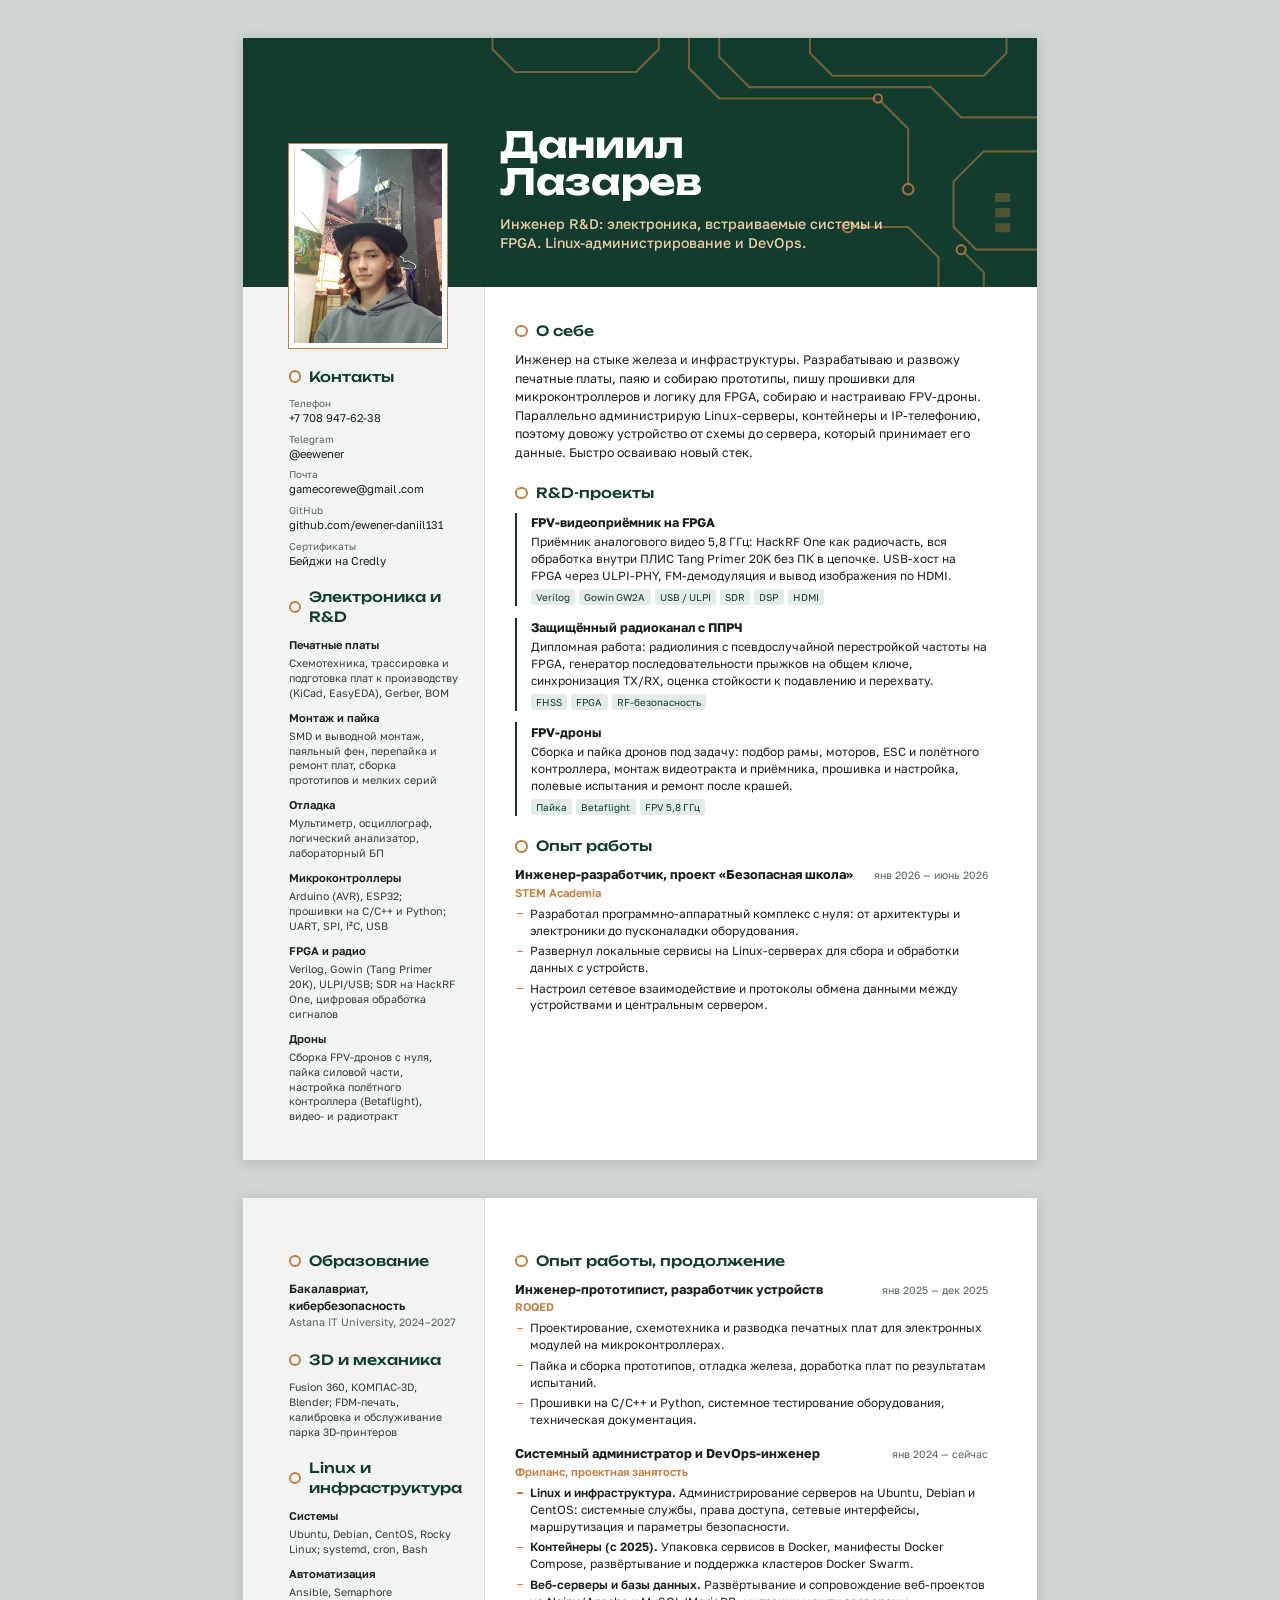
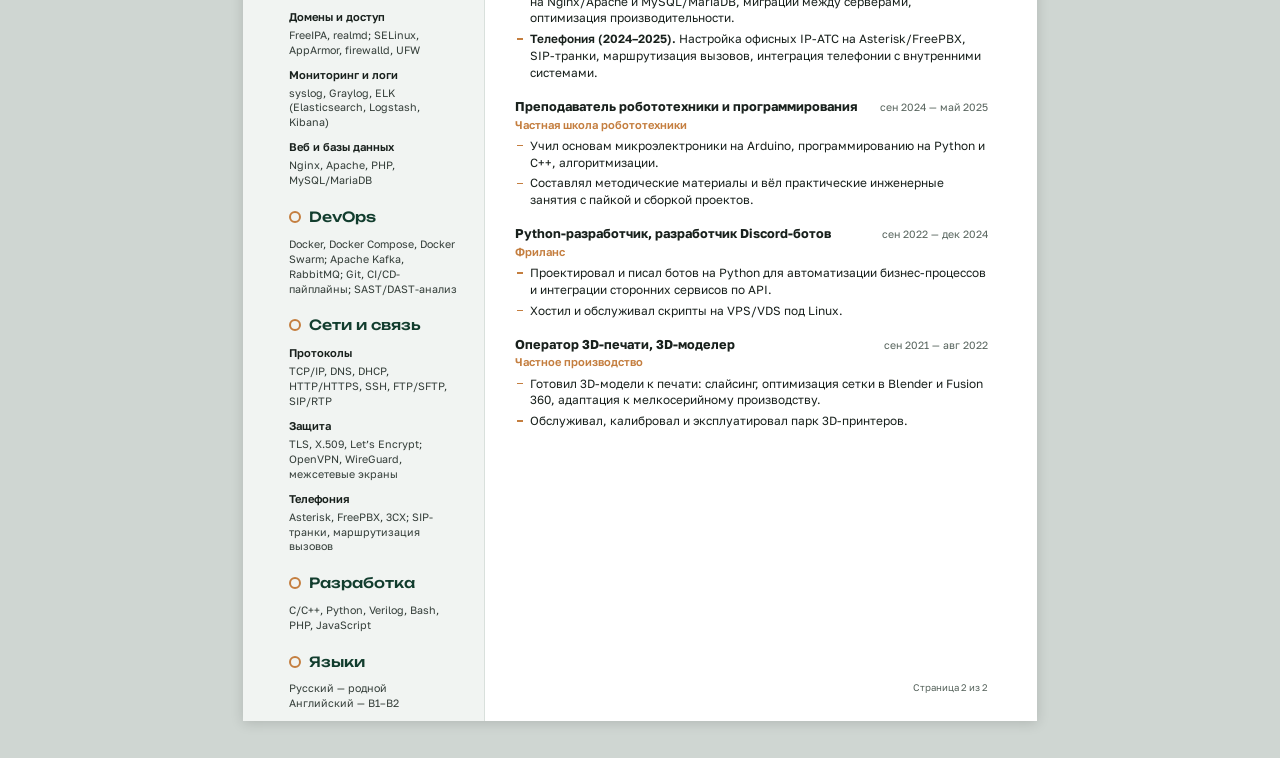
==== index.html @ 45a1e473 "CV: single-page resume for GitHub Pages" ====
<!doctype html>
<html lang="ru">
<head>
<meta charset="utf-8">
<title>Даниил Лазарев — резюме</title>
<link rel="preconnect" href="https://fonts.googleapis.com">
<link rel="preconnect" href="https://fonts.gstatic.com" crossorigin>
<link href="https://fonts.googleapis.com/css2?family=Golos+Text:wght@400;500;600;700&family=Unbounded:wght@500;700&display=block" rel="stylesheet">
<style>
:root{
  --mask:#123D2E;      /* soldermask green */
  --mask-2:#1B5240;
  --copper:#C47E3F;
  --copper-soft:#E9C9A6;
  --paper:#FFFFFF;
  --silk:#F1F4F2;
  --ink:#18201C;
  --muted:#56635C;
  --rule:#D9E0DC;
}
@page{size:A4;margin:0}
*{box-sizing:border-box;margin:0;padding:0}
html,body{background:#cfd6d2}
body{font-family:"Golos Text","Noto Sans",sans-serif;color:var(--ink);font-size:8.9pt;line-height:1.42;-webkit-print-color-adjust:exact;print-color-adjust:exact}
a{color:inherit;text-decoration:none}
.page{width:210mm;height:297mm;background:var(--paper);margin:0 auto;position:relative;overflow:hidden;display:grid;grid-template-columns:64mm 1fr}
@media screen{.page{margin:10mm auto;box-shadow:0 2px 12px rgba(0,0,0,.15)}}

/* ---------- header band (page 1) ---------- */
.band{grid-column:1/-1;height:66mm;background:var(--mask);position:relative;color:#fff;display:grid;grid-template-columns:64mm 1fr;align-items:end}
.band svg.traces{position:absolute;inset:0;width:100%;height:100%}
.photo{position:relative;margin:0 0 -16mm 12mm;width:42mm;height:54mm;border:1.4mm solid #fff;outline:.35mm solid var(--copper);background:#ddd url(photo.jpg) center 30%/cover;z-index:2}
.title{position:relative;padding:0 14mm 9mm 4mm;z-index:2}
.name{font-family:"Unbounded",sans-serif;font-weight:700;font-size:27pt;line-height:1.02;letter-spacing:-.01em}
.role{margin-top:4mm;font-size:10.5pt;font-weight:500;color:var(--copper-soft);max-width:110mm;line-height:1.35}

/* ---------- columns ---------- */
.side{background:var(--silk);padding:21mm 7mm 10mm 12mm;border-right:.3mm solid var(--rule)}
.page.two .side{padding-top:14mm}
.main{padding:9mm 13mm 10mm 8mm}
.page.two .main{padding-top:14mm}

h2{font-family:"Unbounded",sans-serif;font-weight:500;font-size:10.5pt;color:var(--mask);margin:0 0 2.6mm;display:flex;align-items:center;gap:2.2mm}
h2::before{content:"";width:2.2mm;height:2.2mm;border-radius:50%;border:.55mm solid var(--copper);flex:none}
section{margin-bottom:5.4mm}
.side section{margin-bottom:5mm}

/* contacts */
.contacts{list-style:none;display:grid;gap:1.5mm;font-size:8.4pt}
.contacts li span{display:block;color:var(--muted);font-size:7.4pt}
.contacts a{word-break:break-all}

/* skill groups in sidebar */
.sk h3{font-size:8.4pt;font-weight:600;margin:2.4mm 0 .8mm;color:var(--ink)}
.sk p{font-size:8pt;color:#333d38;line-height:1.4}
.edu b{display:block;font-weight:600}
.edu span{color:var(--muted);font-size:8pt}

/* main */
.about{font-size:9.3pt;line-height:1.5;max-width:125mm}
.job{margin-bottom:4.4mm;break-inside:avoid}
.job-head{display:flex;justify-content:space-between;gap:4mm;align-items:baseline}
.job h3{font-size:9.6pt;font-weight:700;line-height:1.3}
.when{font-size:7.9pt;color:var(--muted);white-space:nowrap}
.org{font-size:8.4pt;color:var(--copper);font-weight:600;margin:.4mm 0 1.4mm}
.job ul{list-style:none;display:grid;gap:1mm}
.job li{position:relative;padding-left:4mm}
.job li::before{content:"";position:absolute;left:.4mm;top:.62em;width:1.6mm;height:.35mm;background:var(--copper)}
.job li b{font-weight:600}

/* R&D projects: the one rich block */
.rnd{display:grid;gap:3mm}
.proj{border-left:.6mm solid var(--mask);padding:.4mm 0 .4mm 3.6mm}
.proj h3{font-size:9.4pt;font-weight:700}
.proj p{margin-top:.6mm}
.tags{margin-top:1.2mm;display:flex;flex-wrap:wrap;gap:1mm}
.tags i{font-style:normal;font-size:7.4pt;color:var(--mask);background:#E3ECE7;border-radius:.8mm;padding:.2mm 1.4mm}

.foot{position:absolute;right:13mm;bottom:7mm;font-size:7.2pt;color:var(--muted)}
</style>
</head>
<body>

<!-- ================= PAGE 1 ================= -->
<div class="page one">
  <header class="band">
    <svg class="traces" viewBox="0 0 210 66" preserveAspectRatio="none" aria-hidden="true">
      <g fill="none" stroke="#C47E3F" stroke-width=".55" stroke-linecap="round" opacity=".55">
        <path d="M118 0 V8 L126 16 H168 L176 24 V40"/>
        <path d="M126 0 V5 L134 13 H182 L190 21 H210"/>
        <path d="M150 0 V4 L156 10 H196 L202 4 V0"/>
        <path d="M210 30 H196 L188 38 V50 L194 56 H210"/>
        <path d="M184 66 V58 L176 50 H160"/>
        <path d="M196 66 V62 L190 56"/>
        <path d="M66 0 V3 L72 9 H104 L110 3 V0"/>
      </g>
      <g fill="#123D2E" stroke="#C47E3F" stroke-width=".55" opacity=".8">
        <circle cx="176" cy="40" r="1.4"/>
        <circle cx="160" cy="50" r="1.4"/>
        <circle cx="190" cy="56" r="1.2"/>
        <circle cx="168" cy="16" r="1.1"/>
      </g>
      <g fill="#C47E3F" opacity=".35">
        <rect x="199" y="41" width="4" height="2.4" rx=".3"/>
        <rect x="199" y="45" width="4" height="2.4" rx=".3"/>
        <rect x="199" y="49" width="4" height="2.4" rx=".3"/>
      </g>
    </svg>
    <div class="photo" role="img" aria-label="Фото"></div>
    <div class="title">
      <h1 class="name">Даниил<br>Лазарев</h1>
      <p class="role">Инженер R&amp;D: электроника, встраиваемые системы и FPGA. Linux-администрирование и DevOps.</p>
    </div>
  </header>

  <aside class="side">
    <section>
      <h2>Контакты</h2>
      <ul class="contacts">
        <li><span>Телефон</span><a href="tel:+77089476238">+7 708 947-62-38</a></li>
        <li><span>Telegram</span><a href="https://t.me/eewener">@eewener</a></li>
        <li><span>Почта</span><a href="mailto:gamecorewe@gmail.com">gamecorewe@gmail.com</a></li>
        <li><span>GitHub</span><a href="https://github.com/ewener-daniil131">github.com/ewener-daniil131</a></li>
        <li><span>Сертификаты</span><a href="https://www.credly.com/users/daniil-lazarev.e6b39c5c">Бейджи на Credly</a></li>
      </ul>
    </section>

    <section class="sk">
      <h2>Электроника и R&amp;D</h2>
      <h3>Печатные платы</h3>
      <p>Схемотехника, трассировка и подготовка плат к производству (KiCad, EasyEDA), Gerber, BOM</p>
      <h3>Монтаж и пайка</h3>
      <p>SMD и выводной монтаж, паяльный фен, перепайка и ремонт плат, сборка прототипов и мелких серий</p>
      <h3>Отладка</h3>
      <p>Мультиметр, осциллограф, логический анализатор, лабораторный БП</p>
      <h3>Микроконтроллеры</h3>
      <p>Arduino (AVR), ESP32; прошивки на C/C++ и Python; UART, SPI, I²C, USB</p>
      <h3>FPGA и радио</h3>
      <p>Verilog, Gowin (Tang Primer 20K), ULPI/USB; SDR на HackRF One, цифровая обработка сигналов</p>
      <h3>Дроны</h3>
      <p>Сборка FPV-дронов с нуля, пайка силовой части, настройка полётного контроллера (Betaflight), видео- и радиотракт</p>
    </section>
  </aside>

  <main class="main">
    <section>
      <h2>О себе</h2>
      <p class="about">Инженер на стыке железа и инфраструктуры. Разрабатываю и развожу печатные платы, паяю и собираю прототипы, пишу прошивки для микроконтроллеров и логику для FPGA, собираю и настраиваю FPV-дроны. Параллельно администрирую Linux-серверы, контейнеры и IP-телефонию, поэтому довожу устройство от схемы до сервера, который принимает его данные. Быстро осваиваю новый стек.</p>
    </section>

    <section>
      <h2>R&amp;D-проекты</h2>
      <div class="rnd">
        <div class="proj">
          <h3>FPV-видеоприёмник на FPGA</h3>
          <p>Приёмник аналогового видео 5,8 ГГц: HackRF One как радиочасть, вся обработка внутри ПЛИС Tang Primer 20K без ПК в цепочке. USB-хост на FPGA через ULPI-PHY, FM-демодуляция и вывод изображения по HDMI.</p>
          <div class="tags"><i>Verilog</i><i>Gowin GW2A</i><i>USB / ULPI</i><i>SDR</i><i>DSP</i><i>HDMI</i></div>
        </div>
        <div class="proj">
          <h3>Защищённый радиоканал с ППРЧ</h3>
          <p>Дипломная работа: радиолиния с псевдослучайной перестройкой частоты на FPGA, генератор последовательности прыжков на общем ключе, синхронизация TX/RX, оценка стойкости к подавлению и перехвату.</p>
          <div class="tags"><i>FHSS</i><i>FPGA</i><i>RF-безопасность</i></div>
        </div>
        <div class="proj">
          <h3>FPV-дроны</h3>
          <p>Сборка и пайка дронов под задачу: подбор рамы, моторов, ESC и полётного контроллера, монтаж видеотракта и приёмника, прошивка и настройка, полевые испытания и ремонт после крашей.</p>
          <div class="tags"><i>Пайка</i><i>Betaflight</i><i>FPV 5,8 ГГц</i></div>
        </div>
      </div>
    </section>

    <section>
      <h2>Опыт работы</h2>
      <div class="job">
        <div class="job-head"><h3>Инженер-разработчик, проект «Безопасная школа»</h3><span class="when">янв 2026 — июнь 2026</span></div>
        <div class="org">STEM Academia</div>
        <ul>
          <li>Разработал программно-аппаратный комплекс с нуля: от архитектуры и электроники до пусконаладки оборудования.</li>
          <li>Развернул локальные сервисы на Linux-серверах для сбора и обработки данных с устройств.</li>
          <li>Настроил сетевое взаимодействие и протоколы обмена данными между устройствами и центральным сервером.</li>
        </ul>
      </div>
    </section>
  </main>
</div>

<!-- ================= PAGE 2 ================= -->
<div class="page two">
  <aside class="side">
    <section class="edu">
      <h2>Образование</h2>
      <b>Бакалавриат, кибербезопасность</b>
      <span>Astana IT University, 2024–2027</span>
    </section>

    <section class="sk">
      <h2>3D и механика</h2>
      <p>Fusion 360, КОМПАС-3D, Blender; FDM-печать, калибровка и обслуживание парка 3D-принтеров</p>
    </section>

    <section class="sk">
      <h2>Linux и инфраструктура</h2>
      <h3>Системы</h3>
      <p>Ubuntu, Debian, CentOS, Rocky Linux; systemd, cron, Bash</p>
      <h3>Автоматизация</h3>
      <p>Ansible, Semaphore</p>
      <h3>Домены и доступ</h3>
      <p>FreeIPA, realmd; SELinux, AppArmor, firewalld, UFW</p>
      <h3>Мониторинг и логи</h3>
      <p>syslog, Graylog, ELK (Elasticsearch, Logstash, Kibana)</p>
      <h3>Веб и базы данных</h3>
      <p>Nginx, Apache, PHP, MySQL/MariaDB</p>
    </section>

    <section class="sk">
      <h2>DevOps</h2>
      <p>Docker, Docker Compose, Docker Swarm; Apache Kafka, RabbitMQ; Git, CI/CD-пайплайны; SAST/DAST-анализ</p>
    </section>

    <section class="sk">
      <h2>Сети и связь</h2>
      <h3>Протоколы</h3>
      <p>TCP/IP, DNS, DHCP, HTTP/HTTPS, SSH, FTP/SFTP, SIP/RTP</p>
      <h3>Защита</h3>
      <p>TLS, X.509, Let’s Encrypt; OpenVPN, WireGuard, межсетевые экраны</p>
      <h3>Телефония</h3>
      <p>Asterisk, FreePBX, 3CX; SIP-транки, маршрутизация вызовов</p>
    </section>

    <section class="sk">
      <h2>Разработка</h2>
      <p>C/C++, Python, Verilog, Bash, PHP, JavaScript</p>
    </section>

    <section class="sk">
      <h2>Языки</h2>
      <p>Русский — родной<br>Английский — B1–B2</p>
    </section>
  </aside>

  <main class="main">
    <section>
      <h2>Опыт работы, продолжение</h2>
      <div class="job">
        <div class="job-head"><h3>Инженер-прототипист, разработчик устройств</h3><span class="when">янв 2025 — дек 2025</span></div>
        <div class="org">ROQED</div>
        <ul>
          <li>Проектирование, схемотехника и разводка печатных плат для электронных модулей на микроконтроллерах.</li>
          <li>Пайка и сборка прототипов, отладка железа, доработка плат по результатам испытаний.</li>
          <li>Прошивки на C/C++ и Python, системное тестирование оборудования, техническая документация.</li>
        </ul>
      </div>
      <div class="job">
        <div class="job-head"><h3>Системный администратор и DevOps-инженер</h3><span class="when">янв 2024 — сейчас</span></div>
        <div class="org">Фриланс, проектная занятость</div>
        <ul>
          <li><b>Linux и инфраструктура.</b> Администрирование серверов на Ubuntu, Debian и CentOS: системные службы, права доступа, сетевые интерфейсы, маршрутизация и параметры безопасности.</li>
          <li><b>Контейнеры (с 2025).</b> Упаковка сервисов в Docker, манифесты Docker Compose, развёртывание и поддержка кластеров Docker Swarm.</li>
          <li><b>Веб-серверы и базы данных.</b> Развёртывание и сопровождение веб-проектов на Nginx/Apache и MySQL/MariaDB, миграции между серверами, оптимизация производительности.</li>
          <li><b>Телефония (2024–2025).</b> Настройка офисных IP-АТС на Asterisk/FreePBX, SIP-транки, маршрутизация вызовов, интеграция телефонии с внутренними системами.</li>
        </ul>
      </div>
      <div class="job">
        <div class="job-head"><h3>Преподаватель робототехники и программирования</h3><span class="when">сен 2024 — май 2025</span></div>
        <div class="org">Частная школа робототехники</div>
        <ul>
          <li>Учил основам микроэлектроники на Arduino, программированию на Python и C++, алгоритмизации.</li>
          <li>Составлял методические материалы и вёл практические инженерные занятия с пайкой и сборкой проектов.</li>
        </ul>
      </div>
      <div class="job">
        <div class="job-head"><h3>Python-разработчик, разработчик Discord-ботов</h3><span class="when">сен 2022 — дек 2024</span></div>
        <div class="org">Фриланс</div>
        <ul>
          <li>Проектировал и писал ботов на Python для автоматизации бизнес-процессов и интеграции сторонних сервисов по API.</li>
          <li>Хостил и обслуживал скрипты на VPS/VDS под Linux.</li>
        </ul>
      </div>
      <div class="job">
        <div class="job-head"><h3>Оператор 3D-печати, 3D-моделер</h3><span class="when">сен 2021 — авг 2022</span></div>
        <div class="org">Частное производство</div>
        <ul>
          <li>Готовил 3D-модели к печати: слайсинг, оптимизация сетки в Blender и Fusion 360, адаптация к мелкосерийному производству.</li>
          <li>Обслуживал, калибровал и эксплуатировал парк 3D-принтеров.</li>
        </ul>
      </div>
    </section>
  </main>
  <div class="foot">Страница 2 из 2</div>
</div>

</body>
</html>
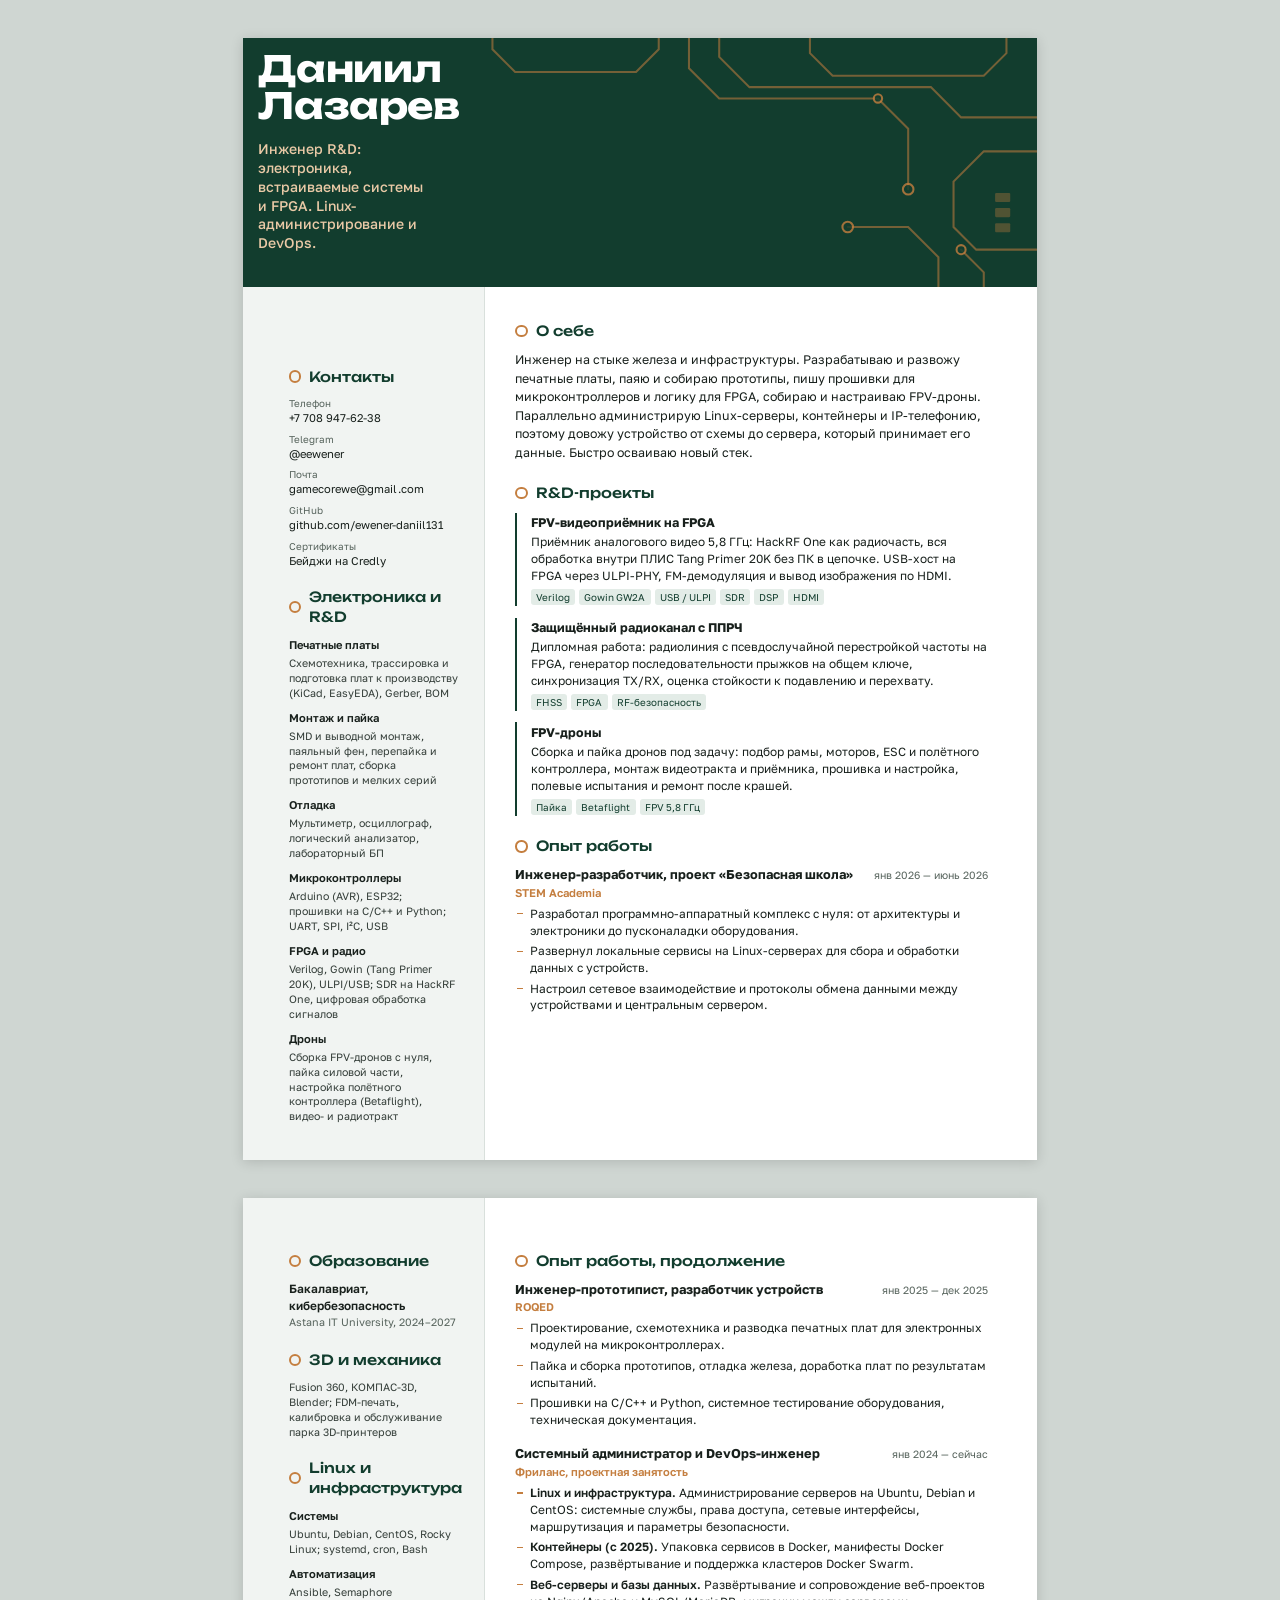
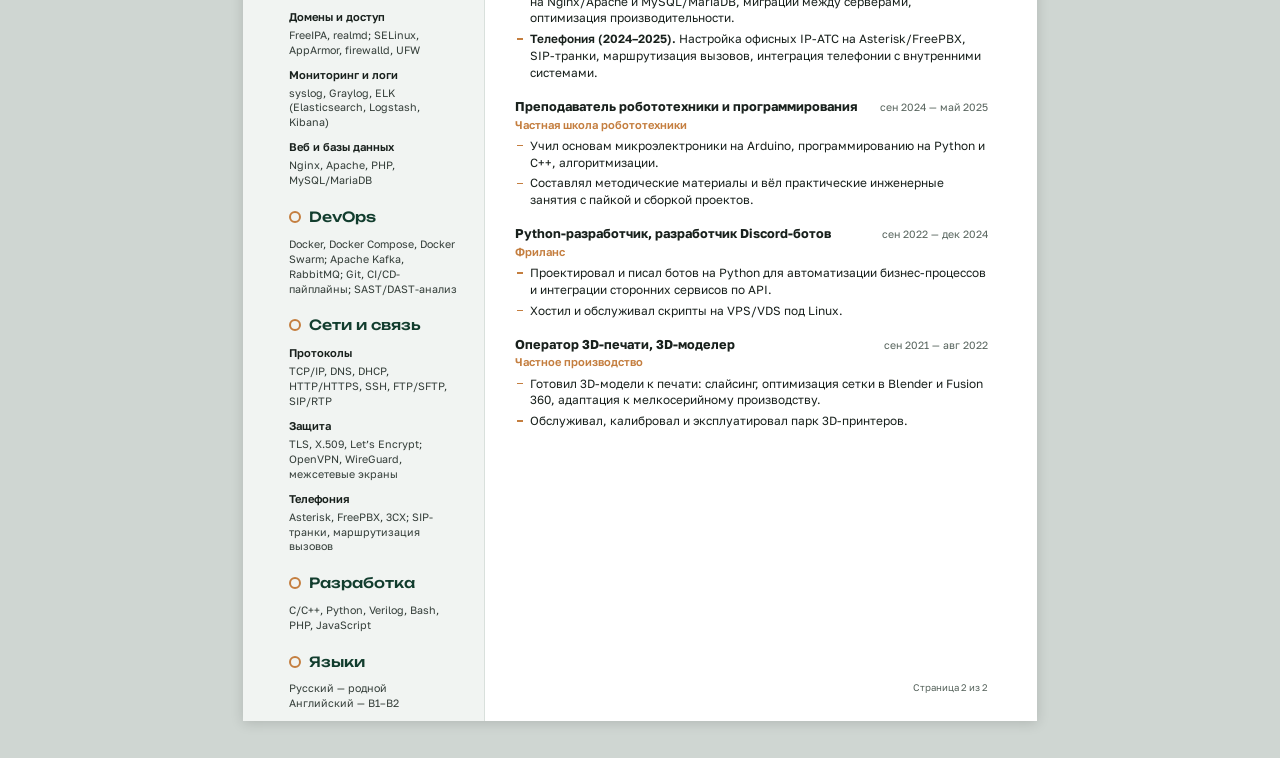
==== commit 112fa5cf: "Remove photo from CV (page, styles and regenerated PDF)" ====
--- a/index.html
+++ b/index.html
@@ -29,7 +29,6 @@
 /* ---------- header band (page 1) ---------- */
 .band{grid-column:1/-1;height:66mm;background:var(--mask);position:relative;color:#fff;display:grid;grid-template-columns:64mm 1fr;align-items:end}
 .band svg.traces{position:absolute;inset:0;width:100%;height:100%}
-.photo{position:relative;margin:0 0 -16mm 12mm;width:42mm;height:54mm;border:1.4mm solid #fff;outline:.35mm solid var(--copper);background:#ddd url(photo.jpg) center 30%/cover;z-index:2}
 .title{position:relative;padding:0 14mm 9mm 4mm;z-index:2}
 .name{font-family:"Unbounded",sans-serif;font-weight:700;font-size:27pt;line-height:1.02;letter-spacing:-.01em}
 .role{margin-top:4mm;font-size:10.5pt;font-weight:500;color:var(--copper-soft);max-width:110mm;line-height:1.35}
@@ -106,7 +105,6 @@
         <rect x="199" y="49" width="4" height="2.4" rx=".3"/>
       </g>
     </svg>
-    <div class="photo" role="img" aria-label="Фото"></div>
     <div class="title">
       <h1 class="name">Даниил<br>Лазарев</h1>
       <p class="role">Инженер R&amp;D: электроника, встраиваемые системы и FPGA. Linux-администрирование и DevOps.</p>
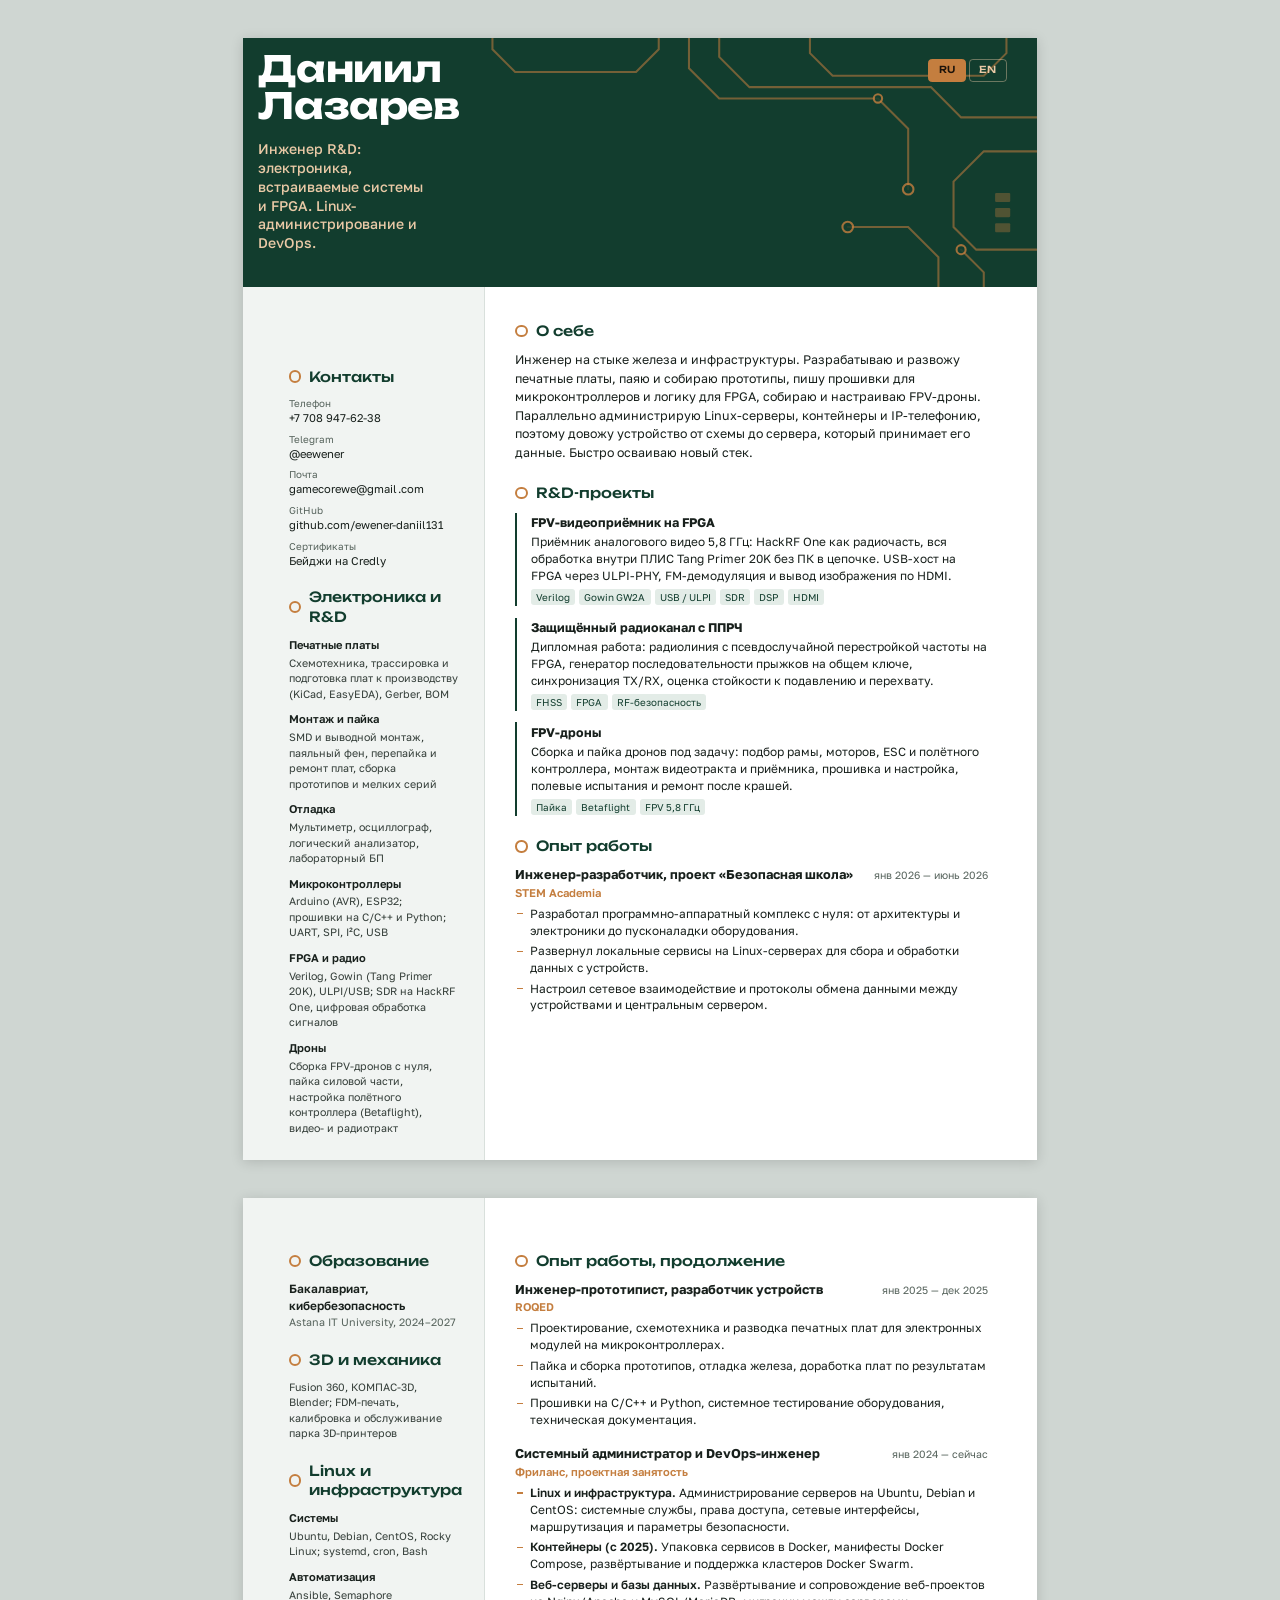
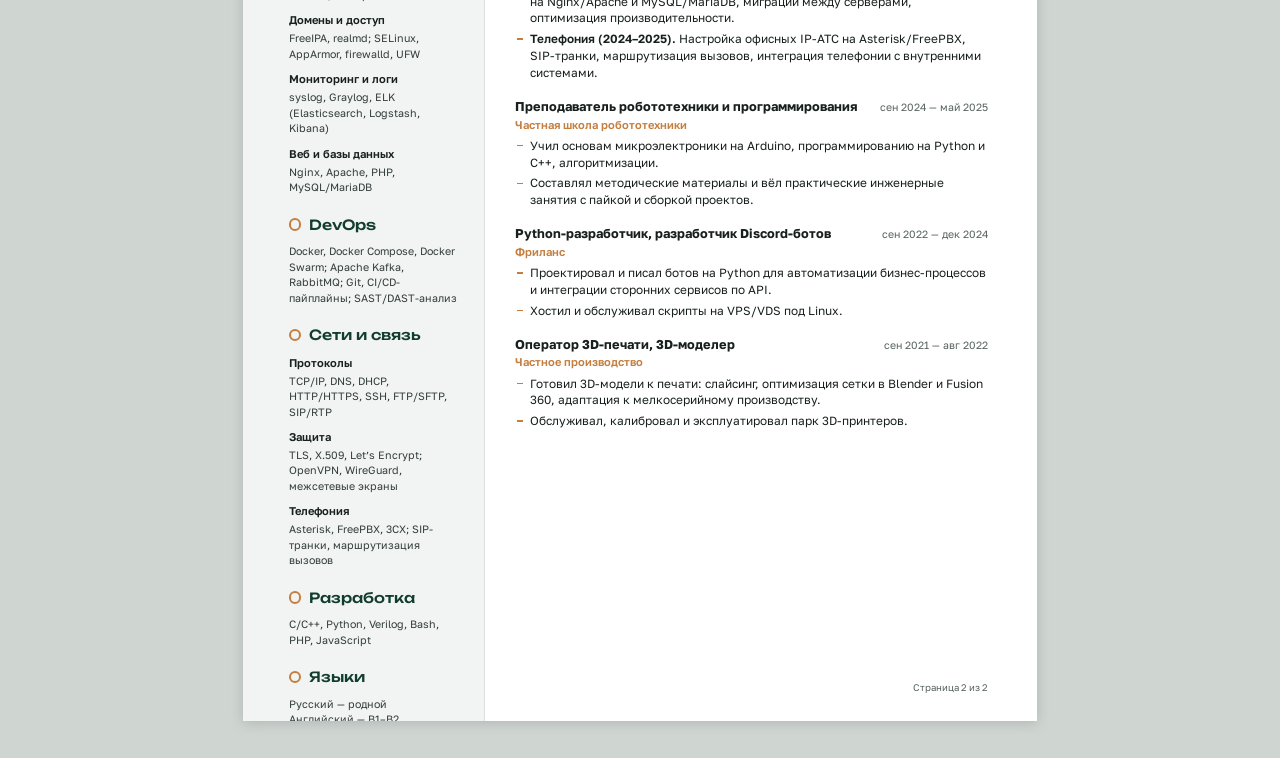
==== commit 2437aaf9: "Add English version, shared cv.css and a RU/EN switch Translated the resume to English under en/, pu" ====
--- a/index.html
+++ b/index.html
@@ -2,81 +2,12 @@
 <html lang="ru">
 <head>
 <meta charset="utf-8">
+<meta name="viewport" content="width=device-width, initial-scale=1">
 <title>Даниил Лазарев — резюме</title>
 <link rel="preconnect" href="https://fonts.googleapis.com">
 <link rel="preconnect" href="https://fonts.gstatic.com" crossorigin>
 <link href="https://fonts.googleapis.com/css2?family=Golos+Text:wght@400;500;600;700&family=Unbounded:wght@500;700&display=block" rel="stylesheet">
-<style>
-:root{
-  --mask:#123D2E;      /* soldermask green */
-  --mask-2:#1B5240;
-  --copper:#C47E3F;
-  --copper-soft:#E9C9A6;
-  --paper:#FFFFFF;
-  --silk:#F1F4F2;
-  --ink:#18201C;
-  --muted:#56635C;
-  --rule:#D9E0DC;
-}
-@page{size:A4;margin:0}
-*{box-sizing:border-box;margin:0;padding:0}
-html,body{background:#cfd6d2}
-body{font-family:"Golos Text","Noto Sans",sans-serif;color:var(--ink);font-size:8.9pt;line-height:1.42;-webkit-print-color-adjust:exact;print-color-adjust:exact}
-a{color:inherit;text-decoration:none}
-.page{width:210mm;height:297mm;background:var(--paper);margin:0 auto;position:relative;overflow:hidden;display:grid;grid-template-columns:64mm 1fr}
-@media screen{.page{margin:10mm auto;box-shadow:0 2px 12px rgba(0,0,0,.15)}}
-
-/* ---------- header band (page 1) ---------- */
-.band{grid-column:1/-1;height:66mm;background:var(--mask);position:relative;color:#fff;display:grid;grid-template-columns:64mm 1fr;align-items:end}
-.band svg.traces{position:absolute;inset:0;width:100%;height:100%}
-.title{position:relative;padding:0 14mm 9mm 4mm;z-index:2}
-.name{font-family:"Unbounded",sans-serif;font-weight:700;font-size:27pt;line-height:1.02;letter-spacing:-.01em}
-.role{margin-top:4mm;font-size:10.5pt;font-weight:500;color:var(--copper-soft);max-width:110mm;line-height:1.35}
-
-/* ---------- columns ---------- */
-.side{background:var(--silk);padding:21mm 7mm 10mm 12mm;border-right:.3mm solid var(--rule)}
-.page.two .side{padding-top:14mm}
-.main{padding:9mm 13mm 10mm 8mm}
-.page.two .main{padding-top:14mm}
-
-h2{font-family:"Unbounded",sans-serif;font-weight:500;font-size:10.5pt;color:var(--mask);margin:0 0 2.6mm;display:flex;align-items:center;gap:2.2mm}
-h2::before{content:"";width:2.2mm;height:2.2mm;border-radius:50%;border:.55mm solid var(--copper);flex:none}
-section{margin-bottom:5.4mm}
-.side section{margin-bottom:5mm}
-
-/* contacts */
-.contacts{list-style:none;display:grid;gap:1.5mm;font-size:8.4pt}
-.contacts li span{display:block;color:var(--muted);font-size:7.4pt}
-.contacts a{word-break:break-all}
-
-/* skill groups in sidebar */
-.sk h3{font-size:8.4pt;font-weight:600;margin:2.4mm 0 .8mm;color:var(--ink)}
-.sk p{font-size:8pt;color:#333d38;line-height:1.4}
-.edu b{display:block;font-weight:600}
-.edu span{color:var(--muted);font-size:8pt}
-
-/* main */
-.about{font-size:9.3pt;line-height:1.5;max-width:125mm}
-.job{margin-bottom:4.4mm;break-inside:avoid}
-.job-head{display:flex;justify-content:space-between;gap:4mm;align-items:baseline}
-.job h3{font-size:9.6pt;font-weight:700;line-height:1.3}
-.when{font-size:7.9pt;color:var(--muted);white-space:nowrap}
-.org{font-size:8.4pt;color:var(--copper);font-weight:600;margin:.4mm 0 1.4mm}
-.job ul{list-style:none;display:grid;gap:1mm}
-.job li{position:relative;padding-left:4mm}
-.job li::before{content:"";position:absolute;left:.4mm;top:.62em;width:1.6mm;height:.35mm;background:var(--copper)}
-.job li b{font-weight:600}
-
-/* R&D projects: the one rich block */
-.rnd{display:grid;gap:3mm}
-.proj{border-left:.6mm solid var(--mask);padding:.4mm 0 .4mm 3.6mm}
-.proj h3{font-size:9.4pt;font-weight:700}
-.proj p{margin-top:.6mm}
-.tags{margin-top:1.2mm;display:flex;flex-wrap:wrap;gap:1mm}
-.tags i{font-style:normal;font-size:7.4pt;color:var(--mask);background:#E3ECE7;border-radius:.8mm;padding:.2mm 1.4mm}
-
-.foot{position:absolute;right:13mm;bottom:7mm;font-size:7.2pt;color:var(--muted)}
-</style>
+<link rel="stylesheet" href="cv.css">
 </head>
 <body>
 
@@ -105,6 +36,10 @@
         <rect x="199" y="49" width="4" height="2.4" rx=".3"/>
       </g>
     </svg>
+    <nav class="langtoggle" aria-label="Язык">
+      <a class="active" href="./" aria-current="page">RU</a>
+      <a href="en/">EN</a>
+    </nav>
     <div class="title">
       <h1 class="name">Даниил<br>Лазарев</h1>
       <p class="role">Инженер R&amp;D: электроника, встраиваемые системы и FPGA. Linux-администрирование и DevOps.</p>
--- a/cv.css
+++ b/cv.css
@@ -0,0 +1,76 @@
+:root{
+  --mask:#123D2E;      /* soldermask green */
+  --mask-2:#1B5240;
+  --copper:#C47E3F;
+  --copper-soft:#E9C9A6;
+  --paper:#FFFFFF;
+  --silk:#F1F4F2;
+  --ink:#18201C;
+  --muted:#56635C;
+  --rule:#D9E0DC;
+}
+@page{size:A4;margin:0}
+*{box-sizing:border-box;margin:0;padding:0}
+html,body{background:#cfd6d2}
+body{font-family:"Golos Text","Noto Sans",sans-serif;color:var(--ink);font-size:8.9pt;line-height:1.42;-webkit-print-color-adjust:exact;print-color-adjust:exact}
+a{color:inherit;text-decoration:none}
+a:focus-visible{outline:.4mm solid var(--copper);outline-offset:.6mm;border-radius:.6mm}
+.page{width:210mm;height:297mm;background:var(--paper);margin:0 auto;position:relative;overflow:hidden;display:grid;grid-template-columns:64mm 1fr}
+@media screen{.page{margin:10mm auto;box-shadow:0 2px 12px rgba(0,0,0,.15)}}
+
+/* ---------- header band (page 1) ---------- */
+.band{grid-column:1/-1;height:66mm;background:var(--mask);position:relative;color:#fff;display:grid;grid-template-columns:64mm 1fr;align-items:end}
+.band svg.traces{position:absolute;inset:0;width:100%;height:100%}
+.title{position:relative;padding:0 14mm 9mm 4mm;z-index:2}
+.name{font-family:"Unbounded",sans-serif;font-weight:700;font-size:27pt;line-height:1.02;letter-spacing:-.01em}
+.role{margin-top:4mm;font-size:10.5pt;font-weight:500;color:var(--copper-soft);max-width:110mm;line-height:1.35}
+
+/* language toggle (screen only) */
+.langtoggle{position:absolute;top:5.5mm;right:8mm;z-index:3;display:flex;gap:.6mm;font-family:"Unbounded",sans-serif;font-size:7.2pt;font-weight:500}
+.langtoggle a{padding:1mm 2.6mm;border-radius:1mm;color:var(--copper-soft);border:.3mm solid rgba(233,201,166,.42);letter-spacing:.02em}
+.langtoggle a.active{background:var(--copper);color:#1c130a;border-color:var(--copper)}
+@media print{.langtoggle{display:none}}
+
+/* ---------- columns ---------- */
+.side{background:var(--silk);padding:21mm 7mm 10mm 12mm;border-right:.3mm solid var(--rule)}
+.page.two .side{padding-top:14mm}
+.main{padding:9mm 13mm 10mm 8mm}
+.page.two .main{padding-top:14mm}
+
+h2{font-family:"Unbounded",sans-serif;font-weight:500;font-size:10.5pt;color:var(--mask);margin:0 0 2.6mm;display:flex;align-items:center;gap:2.2mm}
+h2::before{content:"";width:2.2mm;height:2.2mm;border-radius:50%;border:.55mm solid var(--copper);flex:none}
+section{margin-bottom:5.4mm}
+.side section{margin-bottom:5mm}
+
+/* contacts */
+.contacts{list-style:none;display:grid;gap:1.5mm;font-size:8.4pt}
+.contacts li span{display:block;color:var(--muted);font-size:7.4pt}
+.contacts a{overflow-wrap:anywhere}
+
+/* skill groups in sidebar */
+.sk h3{font-size:8.4pt;font-weight:600;margin:2.4mm 0 .8mm;color:var(--ink)}
+.sk p{font-size:8pt;color:#333d38;line-height:1.45}
+.edu b{display:block;font-weight:600}
+.edu span{color:var(--muted);font-size:8pt}
+
+/* main */
+.about{font-size:9.3pt;line-height:1.5;max-width:125mm}
+.job{margin-bottom:4.4mm;break-inside:avoid}
+.job-head{display:flex;justify-content:space-between;gap:4mm;align-items:baseline}
+.job h3{font-size:9.6pt;font-weight:700;line-height:1.3}
+.when{font-size:7.9pt;color:var(--muted);white-space:nowrap}
+.org{font-size:8.4pt;color:var(--copper);font-weight:600;margin:.4mm 0 1.4mm}
+.job ul{list-style:none;display:grid;gap:1mm}
+.job li{position:relative;padding-left:4mm}
+.job li::before{content:"";position:absolute;left:.4mm;top:.62em;width:1.6mm;height:.35mm;background:var(--copper)}
+.job li b{font-weight:600}
+
+/* R&D projects: the one rich block */
+.rnd{display:grid;gap:3mm}
+.proj{border-left:.6mm solid var(--mask);padding:.4mm 0 .4mm 3.6mm}
+.proj h3{font-size:9.4pt;font-weight:700}
+.proj p{margin-top:.6mm}
+.tags{margin-top:1.2mm;display:flex;flex-wrap:wrap;gap:1mm}
+.tags i{font-style:normal;font-size:7.4pt;color:var(--mask);background:#E3ECE7;border-radius:.8mm;padding:.2mm 1.4mm}
+
+.foot{position:absolute;right:13mm;bottom:7mm;font-size:7.2pt;color:var(--muted)}
